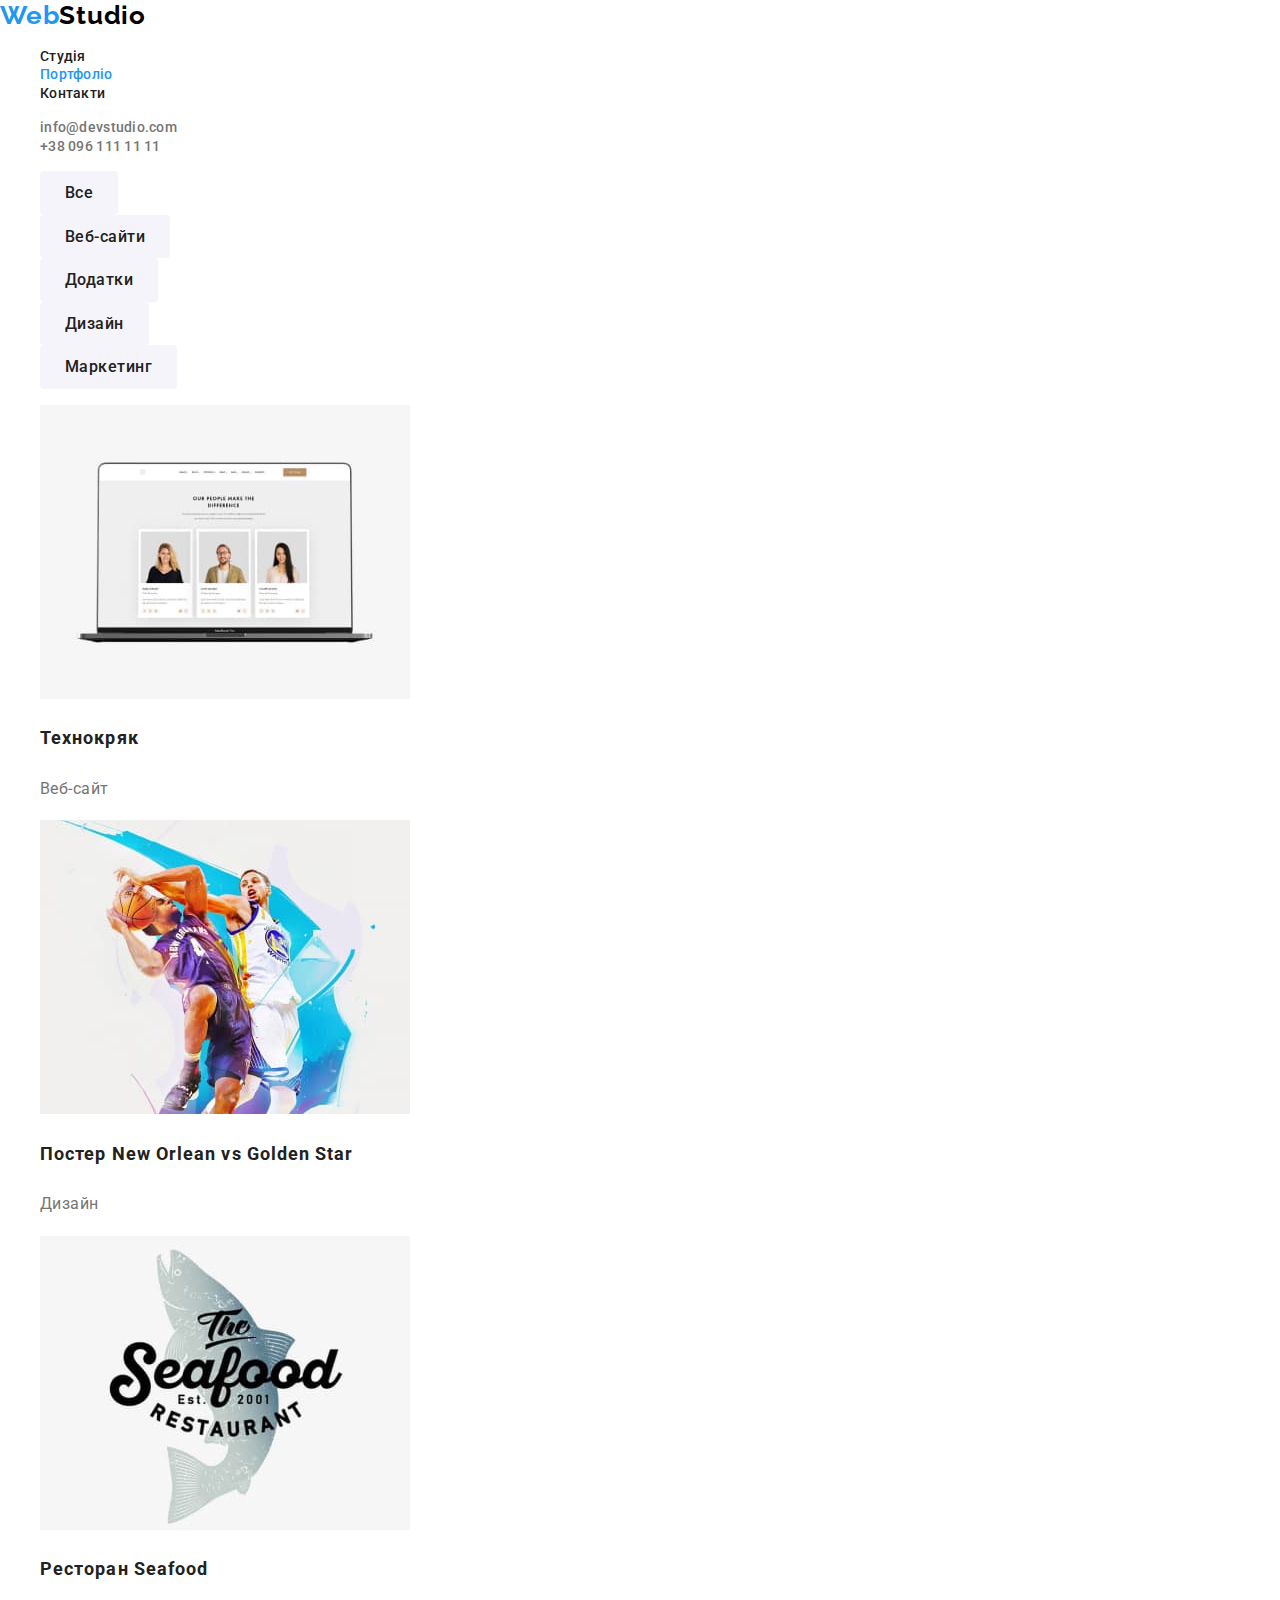
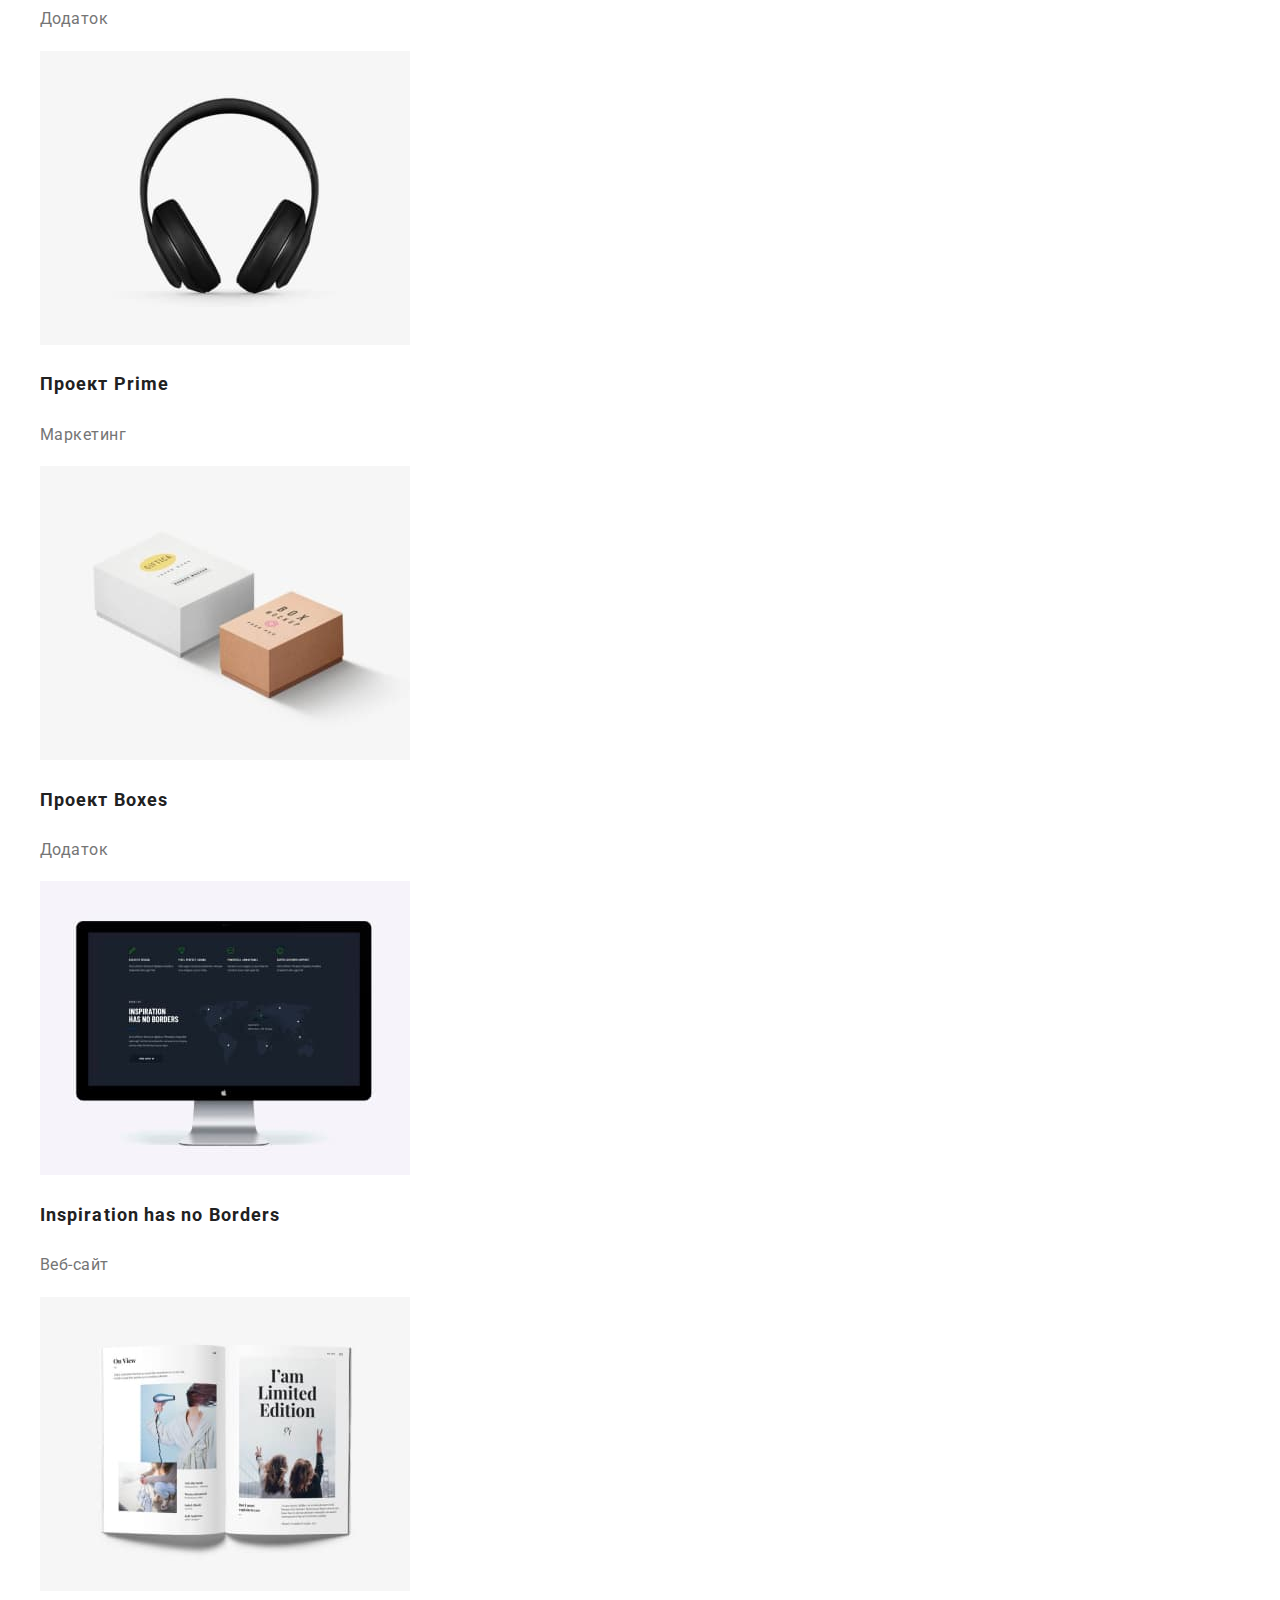
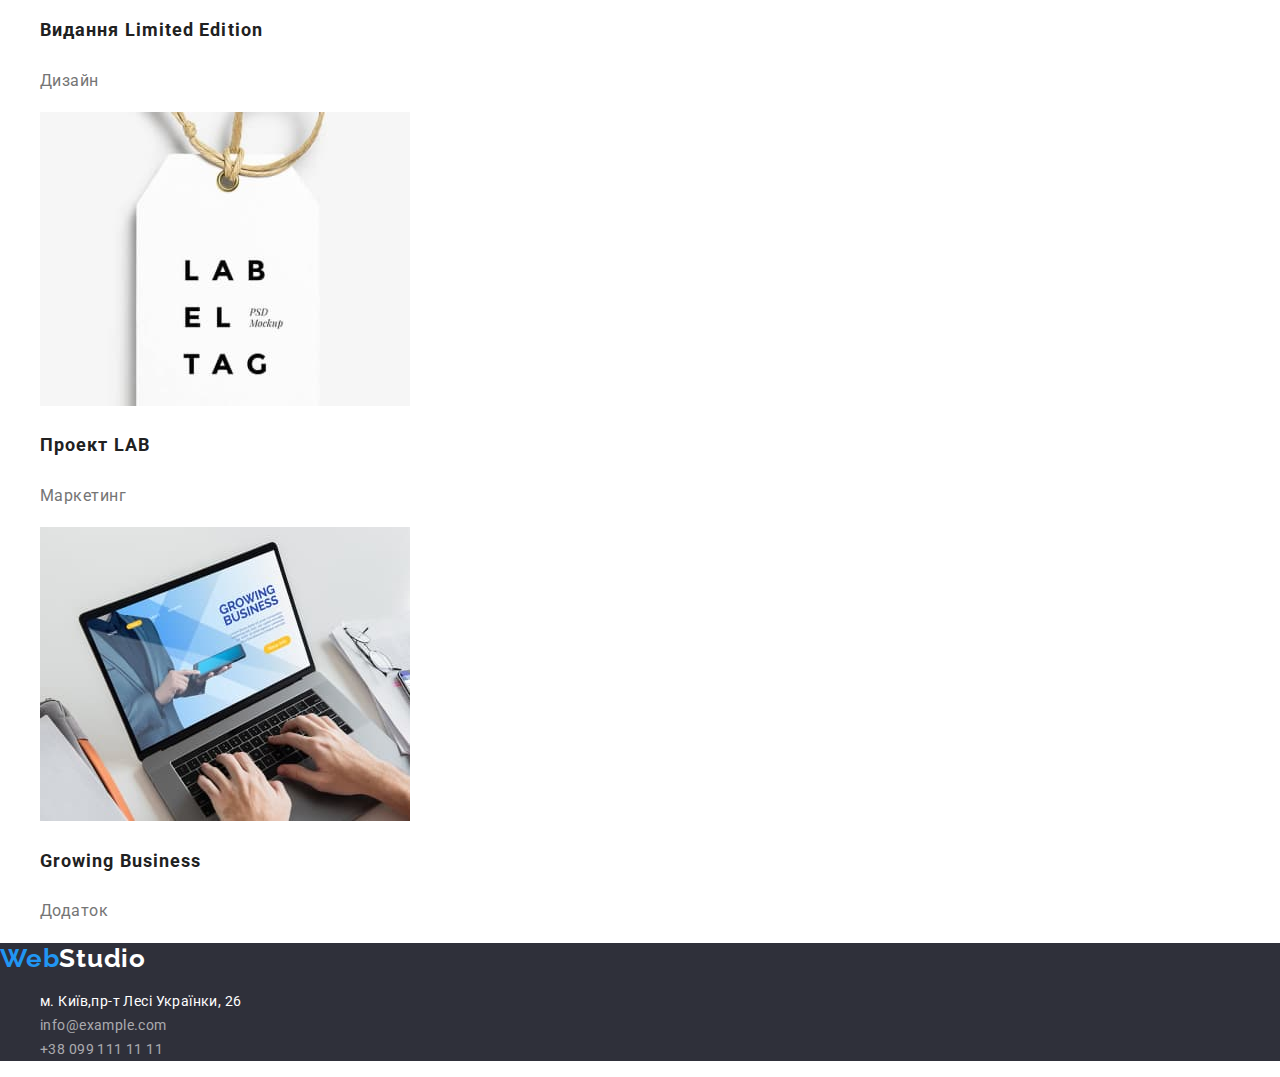
==== portfolio.html @ 61241586 "hw3" ====
<!DOCTYPE html>
<html lang="uk">
<head>
  <meta charset="UTF-8">
  <meta http-equiv="X-UA-Compatible" content="IE=edge">
  <meta name="viewport" content="width=device-width, initial-scale=1.0">
  <title>портфоліо</title>
  <link rel="preconnect" href="https://fonts.googleapis.com">
<link rel="preconnect" href="https://fonts.gstatic.com" crossorigin>
<link href="https://fonts.googleapis.com/css2?family=Raleway:wght@700&family=Roboto:wght@400;500;700;900&display=swap" rel="stylesheet">
<link rel="stylesheet" href="https://cdnjs.cloudflare.com/ajax/libs/modern-normalize/1.1.0/modern-normalize.css" integrity="sha512-Y0MM+V6ymRKN2zStTqzQ227DWhhp4Mzdo6gnlRnuaNCbc+YN/ZH0sBCLTM4M0oSy9c9VKiCvd4Jk44aCLrNS5Q==" crossorigin="anonymous" referrerpolicy="no-referrer" />  
<link rel="stylesheet" href="./css /styles.css">
</head>
<body>
  <header>
   <a href="#" lang="en" class="logo"><span class="logo-span">Web</span>Studio</a>
     <nav>
      <ul>
       <li><a href="./index.html" class="site-nav">Студія</a></li>
       <li><a href="./portfolio.html" class="site-nav current">Портфоліо</a></li>
       <li><a href="#" class="site-nav">Контакти</a></li>
      </ul>
     </nav>
     <ul>
       <li><a href="mailto:info@devstudio.com" class="phone">info@devstudio.com</a></li>
       <li><a href="tel:+380961111111" class="phone">+38 096 111 11 11</a></li>
     </ul>
  </header>
  <main>
    <section class="portfolio-section">
      <h1 class="visually-hidden"></h1>
   <ul>
     <li><button type="button" class="btn">Все</button></li>
     <li><button type="button" class="btn">Веб-сайти</button></li>
     <li><button type="button" class="btn">Додатки</button></li>
     <li><button type="button" class="btn">Дизайн</button></li>
     <li><button type="button" class="btn">Маркетинг</button></li>
     </ul>
     <ul>
     <li>
       <img src="images  /portfolio1.jpg" alt="веб-сайт">
         <h2 class="prtf-lead-list">Технокряк</h2>
           <p class="prtf-list">Веб-сайт</p>
     </li>
     <li>
       <img src="images  /portfolio2.jpg" alt="дизайн">
         <h2 class="prtf-lead-list">Постер New Orlean vs Golden Star</h2>
           <p class="prtf-list">Дизайн</p>
     </li>
     <li>
       <img src="images  /portfolio3.jpg" alt="Додаток">
         <h2 class="prtf-lead-list">Ресторан Seafood</h2>
           <p class="prtf-list">Додаток</p>
     </li>
     <li>
       <img src="images  /portfolio4.jpg" alt="Маркетинг">
         <h2 class="prtf-lead-list">Проект Prime </h2>
           <p class="prtf-list">Маркетинг</p>
     </li>
     <li>
       <img src="images  /portfolio5.jpg" alt="Проект">
         <h2 class="prtf-lead-list"> Проект Boxes </h2>
           <p class="prtf-list">Додаток</p>
     </li>
     <li>
       <img src="images  /portfolio6.jpg" alt="Веб-сайт">
         <h2 lang="en" class="prtf-lead-list">Inspiration has no Borders </h2>
           <p class="prtf-list"> Веб-сайт</p>
     </li>
     <li>
       <img src="images  /portfolio7.jpg" alt="дизайн книги">
         <h2 class="prtf-lead-list">Видання Limited Edition</h2>
           <p class="prtf-list">Дизайн</p>
     </li>
     <li>
       <img src="images  /portfolio8.jpg" alt="проект">
         <h2 class="prtf-lead-list">Проект LAB </h2>
           <p class="prtf-list">Маркетинг</p>
     </li>
     <li>
       <img src="images  /portfolio9.jpg" alt="додаток">
         <h2 class="prtf-lead-list" lang="en">Growing Business</h2>
           <p class="prtf-list">Додаток</p>
     </li>
   </ul>
  </section>
  </main>
  <footer class="footer">
   <a href="index.html" lang="en" class="logo-footer"><span class="logo-span">Web</span>Studio</a>
   <adress>
    <ul>
      <li><a href="https://goo.gl/maps/L24PSHUm1hfuqWYX8" class="adress">м. Київ,пр-т Лесі Українки, 26</a></li>
      <li><a href="mailto:info@example.com" class="mobile">info@example.com</a></li>
      <li><a href="tel:+380991111111" class="mobile">+38 099 111 11 11</a></li>
   </ul>
   </adress>
  </footer>
</body>
</html>
---- css /styles.css ----
:root {
  --main-font: 'Roboto';
  --logo-font: 'Raleway';
  --text-color: #212121;
  --accent-color: #ffffff;
  --logo-span-color: #2196f3;
  --p-color: #757575;
}
body{ margin: 0;
  background-color: white;
  color:#212121 ;
  font-family: 'Roboto' , sans-serif ;
  font-style: normal;
  font-weight: 400; }
ul { list-style: none;}
.logo-span { color:var(--logo-span-color) }
.logo { font-family: 'Raleway';
  font-weight: 700;
  font-size: 26px;
  line-height: 31px;
  color:black;
  text-decoration: none;
  letter-spacing: 0.03em;}
.navigation { 
  font-weight: 500;
  font-size: 14px;
  line-height: 16px;
  letter-spacing: 0.02em;
  color: var(--text-color);
    }
.site-nav { color: var(--text-color);
  font-weight: 500;
  text-decoration: none;
  font-size: 14px;
  line-height: 1.1;
  letter-spacing: 0.02em;
  }
.site-nav.current { color: #2196F3; }
.site-nav:hover {
  color:#757575;
}
.site-nav:focus {
  color:#2196F3
}
.phone { 
  font-weight: 500;
  font-size: 14px;
  line-height: 1.1;
  letter-spacing: 0.02em;
  color: var(--p-color);
  text-decoration: none;
  }
.phone:hover {
  color:#2F303A
}
.phone:focus {
  color: #2196F3;
}

.hero-title {
  font-weight: 900;
  font-size: 44px;
  line-height: 1.3;
  color: var(--accent-color) ;
  text-transform: uppercase;
  letter-spacing: 0.06em;
  margin: 0 ;
  padding: 0;
  margin-left: auto;
  margin-right: auto;
  text-align: center;
  margin-bottom: 30px ;
  max-width: 700px;
}
.hero-section {
  text-align: center ;
 padding: 200px 0 280px ;
 background-image: url('/images/background-image.jpg');
}
.title-button {
  font-family: 'Roboto';
  background-color: #2196F3;
  color: var(--accent-color) ;
  font-weight: 700;
  font-size: 16px;
  line-height: 1.8;
  cursor: pointer ;
  letter-spacing: 0.06em;
  padding: 10px 32px;
  min-width: 200px;
  border-radius: 4px;
  border: solid transparent;
  margin-left: auto;
  margin-bottom: auto;
}
.title-button:hover {
  background-color: #2196F399;
}
.title-list {
  font-weight: 700;
  font-size: 14px;
  line-height: 1.1;
  letter-spacing: 0.03em;
  text-transform: uppercase;
  color:var(--text-color) ;}
.title-section {
  font-weight: 700;
  font-size: 36px;
  line-height: 1.2;
  text-align: center;
  letter-spacing: 0.03em;
  color: var(--text-color);
  }
  .visually-hidden { 
    position: absolute; 
    width: 1px; 
    height: 1px; 
    margin: -1px; 
    border: 0; 
    padding: 0; 
    white-space: nowrap; 
    clip-path: inset(100%); 
    clip: rect(0 0 0 0); 
    overflow: hidden; 
  } 
  .second-section {
    padding: 94px 215px;
    text-align: center;
  }
  .second-list {
    
  }
.item-list {
  font-size: 14px;
  line-height: 1.7;
  letter-spacing: 0.03em;
  color: var(--p-color) ;
}
.aside { background-color: #F5F4FA;}
.lead-aside {
  font-weight: 500;
  font-size: 16px;
  line-height: 1.2;
  text-align: center;
  letter-spacing: 0.03em;
  color: var(--text-color);
}
.link-aside {
  font-size: 16px;
  line-height: 1.2;
  text-align: center;
  letter-spacing: 0.03em;
  color: var(--p-color);
}
.box-aside { 
  background-color: var(--accent-color);
}
.footer {
  background-color: #2F303A;
}
.adress {
  font-size: 14px;
  line-height: 1.7;
  letter-spacing: 0.03em;
  color:var(--accent-color) ; 
  text-decoration: none;
}
.adress:hover { color:#2196F3}
.mobile {
  font-size: 14px;
  line-height: 1.7;
  letter-spacing: 0.03em;
  color:rgba(255, 255, 255, 0.6);
  text-decoration: none;
}
  
.mobile:hover { color:#FFFFFF}
.mobile:focus { color:#2196F3}
.logo-footer { font-family: 'Raleway';
  font-weight: 700;
  font-size: 26px;
  line-height: 1.2;
  color:var(--accent-color);
  text-decoration: none;
  letter-spacing: 0.03em;
  list-style-type: none;}
.btn {
  font-family:'roboto';
  font-weight: 500;
  font-size: 16px;
  line-height: 1.6;
  text-align: center;
  letter-spacing: 0.03em;
  color:var(--text-color);
  background-color: #F5F4FA;
  padding: 6px 22px;
  min-width: 73px ;
  border-radius: 4px;
  border: solid transparent ;
}
.btn:hover {
  background-color: #2196F3;
  color:#F5F4FA;
  cursor:pointer ;
}
.lead-list {
    font-weight: 700;
    font-size: 14px;
    line-height: 1.1;
    letter-spacing: 0.03em;
    color:var(--text-color);}
.prtf-lead-list {
  font-weight: 700;
  font-size: 18px;
  line-height: 2.2;
  letter-spacing: 0.06em;
  color: var(--text-color);
}
.prtf-list {
  font-weight: 400;
  font-size: 16px;
  line-height: 1.9;
  letter-spacing: 0.03em;
  color: var(--p-color);
}
.container {
  width: 1200px;
  margin-left: auto;
  margin-right: auto;
  padding-left: 15px;
  padding-right: 15px;
}
.list {  padding: 0;
  margin: 0;
  list-style: none ;
}
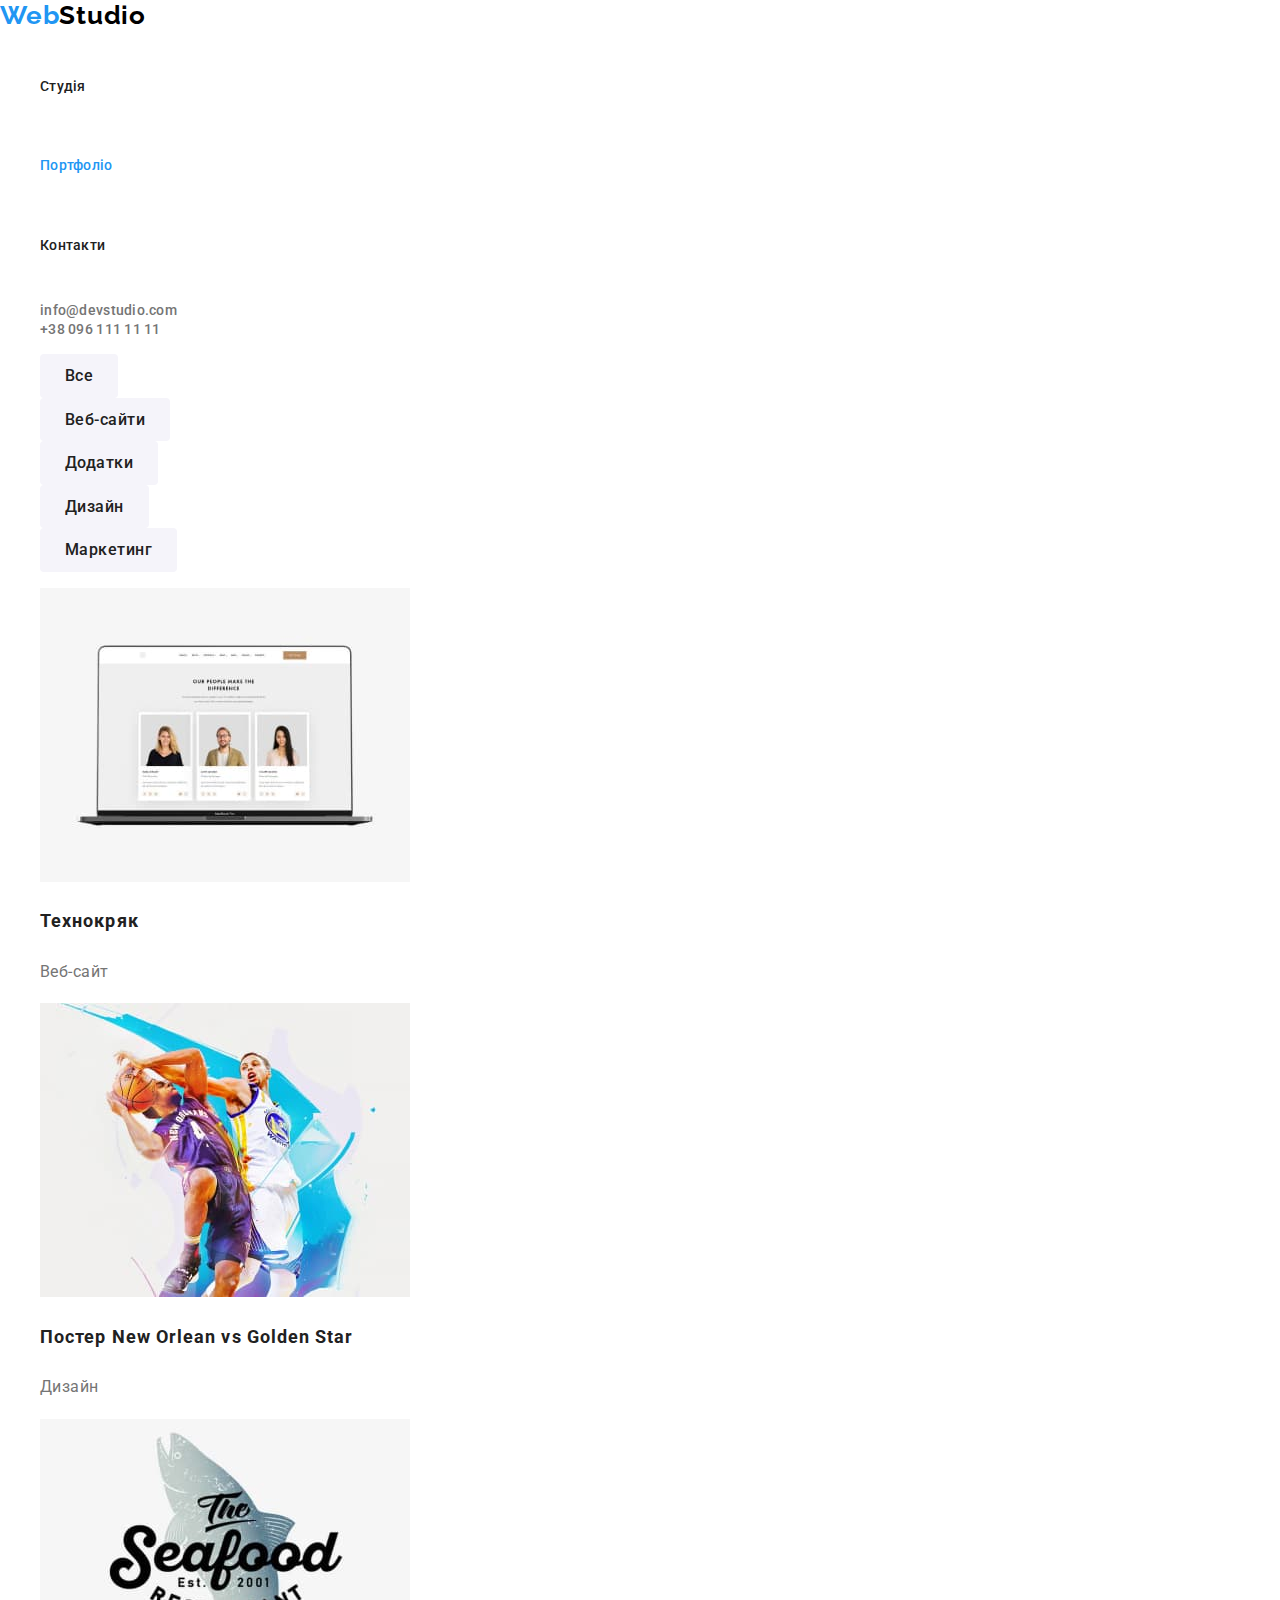
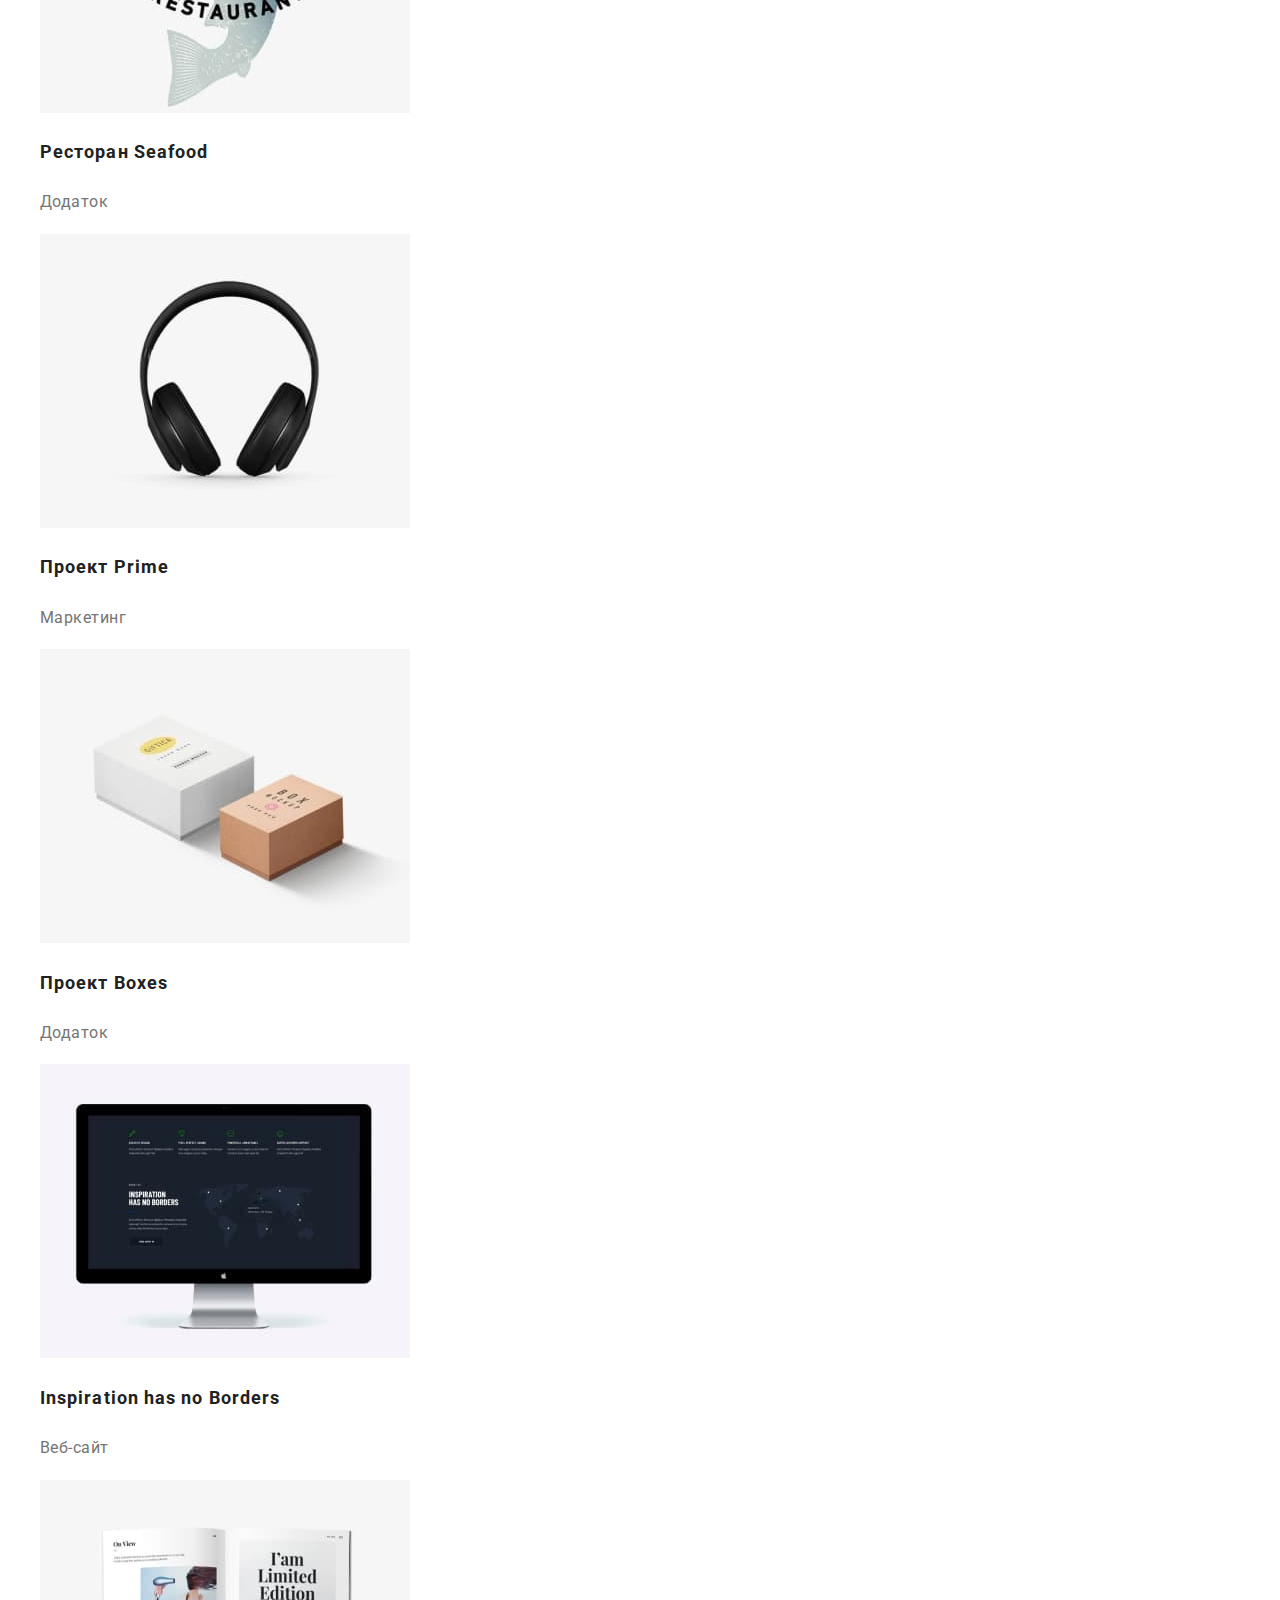
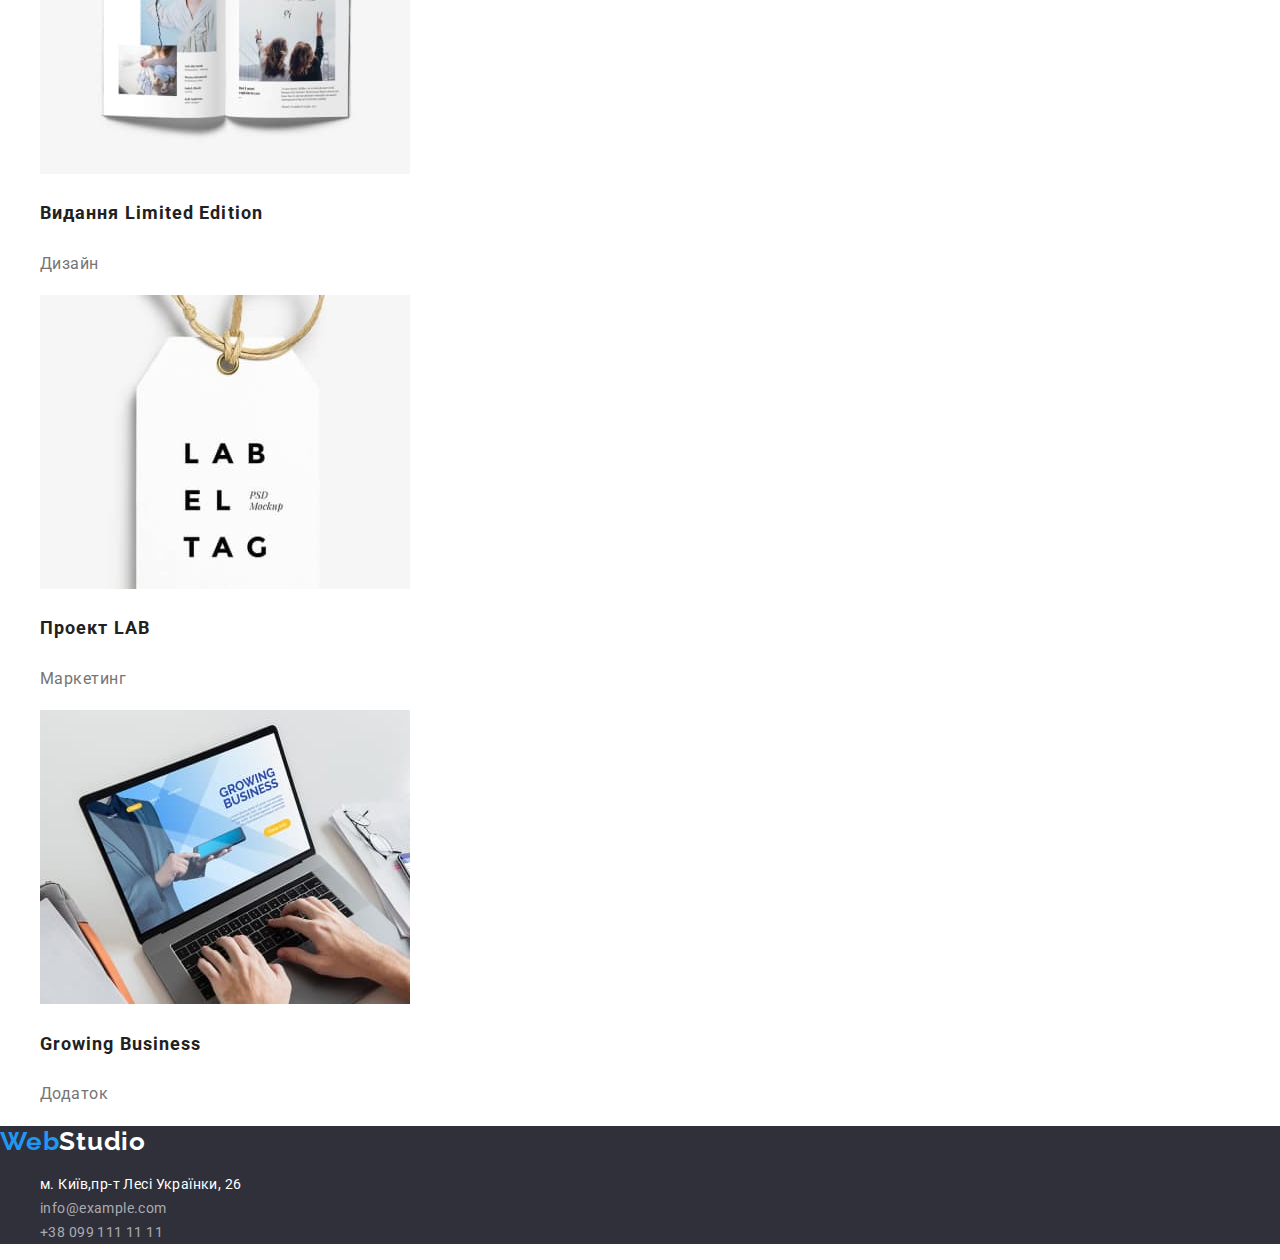
==== commit 2379cfff: "hw3" ====
--- a/portfolio.html
+++ b/portfolio.html
@@ -9,7 +9,7 @@
 <link rel="preconnect" href="https://fonts.gstatic.com" crossorigin>
 <link href="https://fonts.googleapis.com/css2?family=Raleway:wght@700&family=Roboto:wght@400;500;700;900&display=swap" rel="stylesheet">
 <link rel="stylesheet" href="https://cdnjs.cloudflare.com/ajax/libs/modern-normalize/1.1.0/modern-normalize.css" integrity="sha512-Y0MM+V6ymRKN2zStTqzQ227DWhhp4Mzdo6gnlRnuaNCbc+YN/ZH0sBCLTM4M0oSy9c9VKiCvd4Jk44aCLrNS5Q==" crossorigin="anonymous" referrerpolicy="no-referrer" />  
-<link rel="stylesheet" href="./css /styles.css">
+<link rel="stylesheet" href="./css/styles.css">
 </head>
 <body>
   <header>
@@ -38,47 +38,47 @@
      </ul>
      <ul>
      <li>
-       <img src="images  /portfolio1.jpg" alt="веб-сайт">
+       <img src="images/portfolio1.jpg" alt="веб-сайт">
          <h2 class="prtf-lead-list">Технокряк</h2>
            <p class="prtf-list">Веб-сайт</p>
      </li>
      <li>
-       <img src="images  /portfolio2.jpg" alt="дизайн">
+       <img src="images/portfolio2.jpg" alt="дизайн">
          <h2 class="prtf-lead-list">Постер New Orlean vs Golden Star</h2>
            <p class="prtf-list">Дизайн</p>
      </li>
      <li>
-       <img src="images  /portfolio3.jpg" alt="Додаток">
+       <img src="images/portfolio3.jpg" alt="Додаток">
          <h2 class="prtf-lead-list">Ресторан Seafood</h2>
            <p class="prtf-list">Додаток</p>
      </li>
      <li>
-       <img src="images  /portfolio4.jpg" alt="Маркетинг">
+       <img src="images/portfolio4.jpg" alt="Маркетинг">
          <h2 class="prtf-lead-list">Проект Prime </h2>
            <p class="prtf-list">Маркетинг</p>
      </li>
      <li>
-       <img src="images  /portfolio5.jpg" alt="Проект">
+       <img src="images/portfolio5.jpg" alt="Проект">
          <h2 class="prtf-lead-list"> Проект Boxes </h2>
            <p class="prtf-list">Додаток</p>
      </li>
      <li>
-       <img src="images  /portfolio6.jpg" alt="Веб-сайт">
+       <img src="images/portfolio6.jpg" alt="Веб-сайт">
          <h2 lang="en" class="prtf-lead-list">Inspiration has no Borders </h2>
            <p class="prtf-list"> Веб-сайт</p>
      </li>
      <li>
-       <img src="images  /portfolio7.jpg" alt="дизайн книги">
+       <img src="images/portfolio7.jpg" alt="дизайн книги">
          <h2 class="prtf-lead-list">Видання Limited Edition</h2>
            <p class="prtf-list">Дизайн</p>
      </li>
      <li>
-       <img src="images  /portfolio8.jpg" alt="проект">
+       <img src="images/portfolio8.jpg" alt="проект">
          <h2 class="prtf-lead-list">Проект LAB </h2>
            <p class="prtf-list">Маркетинг</p>
      </li>
      <li>
-       <img src="images  /portfolio9.jpg" alt="додаток">
+       <img src="images/portfolio9.jpg" alt="додаток">
          <h2 class="prtf-lead-list" lang="en">Growing Business</h2>
            <p class="prtf-list">Додаток</p>
      </li>
--- a/css/styles.css
+++ b/css/styles.css
@@ -0,0 +1,265 @@
+:root {
+  --main-font: 'Roboto';
+  --logo-font: 'Raleway';
+  --text-color: #212121;
+  --accent-color: #ffffff;
+  --logo-span-color: #2196f3;
+  --p-color: #757575;
+}
+body{ margin: 0;
+  background-color: white;
+  color:#212121 ;
+  font-family: 'Roboto' , sans-serif ;
+  font-style: normal;
+  font-weight: 400; }
+ul { list-style: none;}
+.header {
+  max-height: 80px;
+}
+.logo-span { color:var(--logo-span-color) }
+.logo { font-family: 'Raleway';
+  font-weight: 700;
+  font-size: 26px;
+  line-height: 31px;
+  color:black;
+  text-decoration: none;
+  letter-spacing: 0.03em;
+  display: inline-block;
+}
+.site-list {
+  display: flex;
+}
+.auth-list { 
+  display: flex;
+}
+.navigation { 
+  color: var(--text-color);
+  font-weight: 500;
+  font-size: 14px;
+  line-height: 16px;
+  letter-spacing: 0.02em;
+    }
+.site-nav { 
+
+  color: var(--text-color);
+  font-weight: 500;
+  text-decoration: none;
+  font-size: 14px;
+  line-height: 1.1;
+  letter-spacing: 0.02em;
+  }
+.site-nav.current { color: #2196F3; }
+.site-nav:hover {
+  color:#757575;
+}
+.site-nav:focus {
+  color:#2196F3
+}
+.site-nav {
+display: inline-block;
+padding-top: 32px;
+padding-bottom: 32px;
+}
+
+.phone { 
+  
+  font-weight: 500;
+  font-size: 14px;
+  line-height: 1.1;
+  letter-spacing: 0.02em;
+  color: var(--p-color);
+  text-decoration: none;
+  }
+.phone:hover {
+  color:#2F303A
+}
+.phone:focus {
+  color: #2196F3;
+}
+.header-nav {
+  display: flex ;
+  align-items: center ;
+  justify-content: space-between ;
+}
+.hero-title {
+  font-weight: 900;
+  font-size: 44px;
+  line-height: 1.3;
+  color: var(--accent-color) ;
+  text-transform: uppercase;
+  letter-spacing: 0.06em;
+  margin: 0 ;
+  padding: 0;
+  margin-left: auto;
+  margin-right: auto;
+  text-align: center;
+  margin-bottom: 30px ;
+  max-width: 700px;
+}
+.hero-section {
+  text-align: center ;
+ padding: 200px 0 280px ;
+ background-image: url('../images/background-image.jpg');
+ max-height: 600px;
+ background-repeat: no-repeat ;
+ background-size: cover ;
+ background-position: center ;
+}
+.title-button {
+  font-family: 'Roboto';
+  background-color: #2196F3;
+  color: var(--accent-color) ;
+  font-weight: 700;
+  font-size: 16px;
+  line-height: 1.8;
+  cursor: pointer ;
+  letter-spacing: 0.06em;
+  padding: 10px 32px;
+  min-width: 200px;
+  border-radius: 4px;
+  border: solid transparent;
+  margin-left: auto;
+  margin-bottom: auto;
+}
+.title-button:hover {
+  background-color: #2196F399;
+}
+.title-list {
+  font-weight: 700;
+  font-size: 14px;
+  line-height: 1.1;
+  letter-spacing: 0.03em;
+  text-transform: uppercase;
+  color:var(--text-color) ;}
+.title-section {
+  font-weight: 700;
+  font-size: 36px;
+  line-height: 1.2;
+  text-align: center;
+  letter-spacing: 0.03em;
+  color: var(--text-color);
+  }
+  .visually-hidden { 
+    position: absolute; 
+    width: 1px; 
+    height: 1px; 
+    margin: -1px; 
+    border: 0; 
+    padding: 0; 
+    white-space: nowrap; 
+    clip-path: inset(100%); 
+    clip: rect(0 0 0 0); 
+    overflow: hidden; 
+  } 
+  .section {
+    padding: 94px 215px;
+    text-align: center;
+    
+  }
+  .feature-item {
+    display: inline-block;
+    margin-right: 30px;
+  }
+.item-list {
+  font-size: 14px;
+  line-height: 1.7;
+  letter-spacing: 0.03em;
+  color: var(--p-color) ;
+}
+.aside { background-color: #F5F4FA;}
+.lead-aside {
+  font-weight: 500;
+  font-size: 16px;
+  line-height: 1.2;
+  text-align: center;
+  letter-spacing: 0.03em;
+  color: var(--text-color);
+}
+.link-aside {
+  font-size: 16px;
+  line-height: 1.2;
+  text-align: center;
+  letter-spacing: 0.03em;
+  color: var(--p-color);
+}
+.box-aside { 
+  background-color: var(--accent-color);
+}
+.footer {
+  background-color: #2F303A;
+}
+.adress {
+  font-size: 14px;
+  line-height: 1.7;
+  letter-spacing: 0.03em;
+  color:var(--accent-color) ; 
+  text-decoration: none;
+}
+.adress:hover { color:#2196F3}
+.mobile {
+  font-size: 14px;
+  line-height: 1.7;
+  letter-spacing: 0.03em;
+  color:rgba(255, 255, 255, 0.6);
+  text-decoration: none;
+}
+  
+.mobile:hover { color:#FFFFFF}
+.mobile:focus { color:#2196F3}
+.logo-footer { font-family: 'Raleway';
+  font-weight: 700;
+  font-size: 26px;
+  line-height: 1.2;
+  color:var(--accent-color);
+  text-decoration: none;
+  letter-spacing: 0.03em;
+  list-style-type: none;}
+.btn {
+  font-family:'roboto';
+  font-weight: 500;
+  font-size: 16px;
+  line-height: 1.6;
+  text-align: center;
+  letter-spacing: 0.03em;
+  color:var(--text-color);
+  background-color: #F5F4FA;
+  padding: 6px 22px;
+  min-width: 73px ;
+  border-radius: 4px;
+  border: solid transparent ;
+}
+.btn:hover {
+  background-color: #2196F3;
+  color:#F5F4FA;
+  cursor:pointer ;
+}
+.lead-list {
+    font-weight: 700;
+    font-size: 14px;
+    line-height: 1.1;
+    letter-spacing: 0.03em;
+    color:var(--text-color);}
+.prtf-lead-list {
+  font-weight: 700;
+  font-size: 18px;
+  line-height: 2.2;
+  letter-spacing: 0.06em;
+  color: var(--text-color);
+}
+.prtf-list {
+  font-weight: 400;
+  font-size: 16px;
+  line-height: 1.9;
+  letter-spacing: 0.03em;
+  color: var(--p-color);
+}
+.container {
+  max-width: 1200px;
+  width: 100%;
+  margin-left: auto;
+  margin-right: auto;
+  padding-left: 15px;
+  padding-right: 15px;
+}
+
+
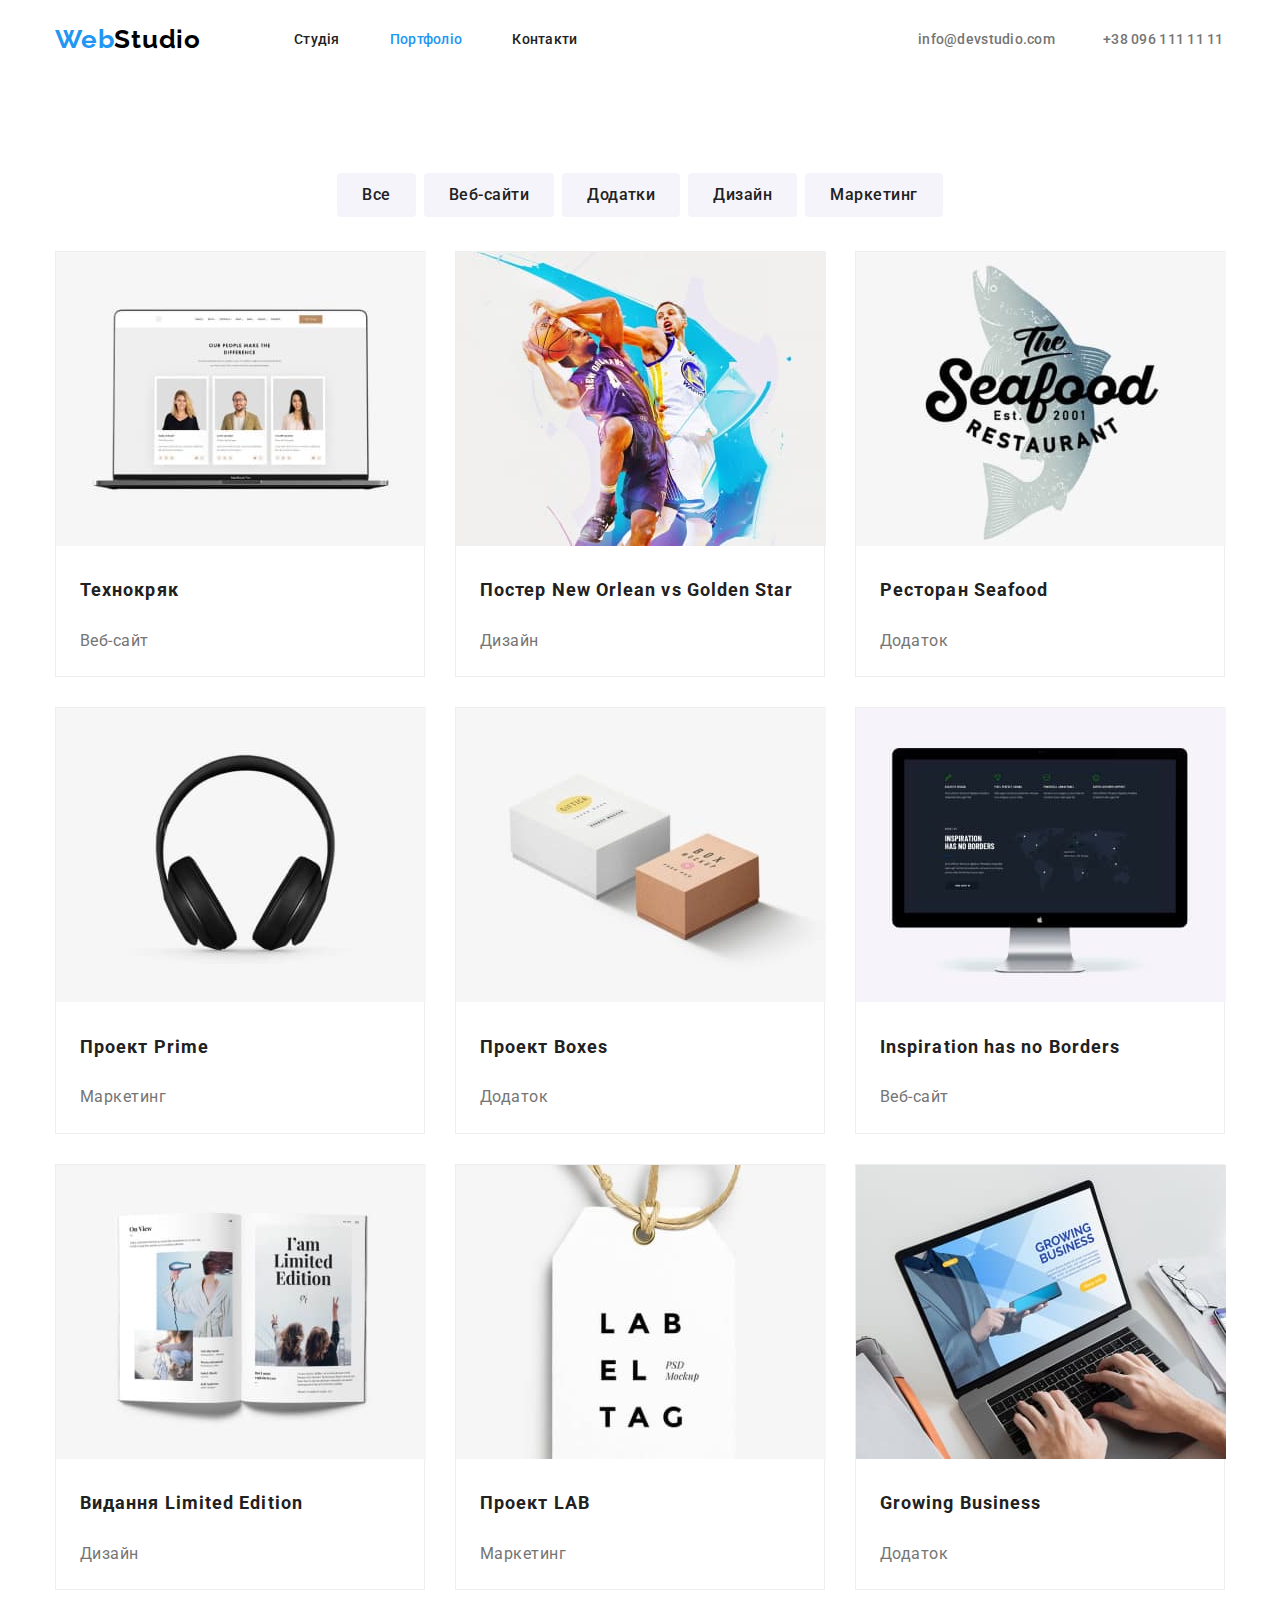
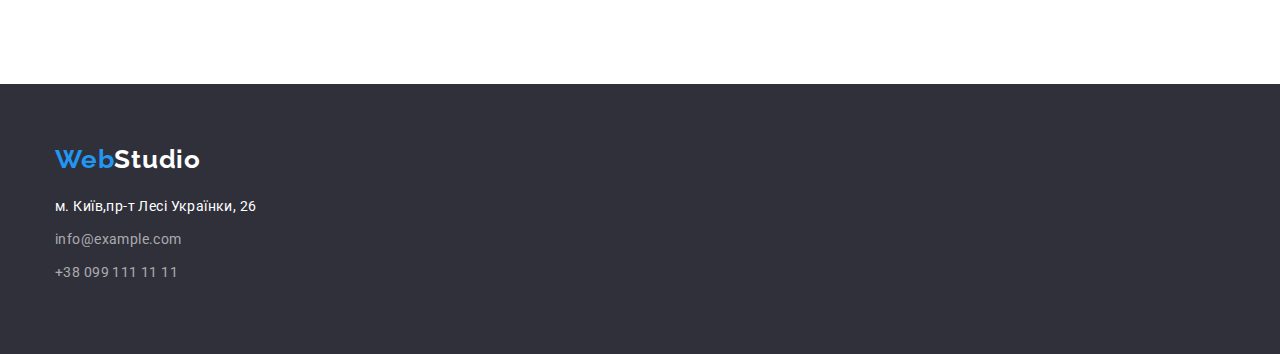
==== commit bea85424: "hw03" ====
--- a/portfolio.html
+++ b/portfolio.html
@@ -13,87 +13,110 @@
 </head>
 <body>
   <header>
-   <a href="#" lang="en" class="logo"><span class="logo-span">Web</span>Studio</a>
-     <nav>
-      <ul>
-       <li><a href="./index.html" class="site-nav">Студія</a></li>
-       <li><a href="./portfolio.html" class="site-nav current">Портфоліо</a></li>
-       <li><a href="#" class="site-nav">Контакти</a></li>
-      </ul>
-     </nav>
-     <ul>
-       <li><a href="mailto:info@devstudio.com" class="phone">info@devstudio.com</a></li>
-       <li><a href="tel:+380961111111" class="phone">+38 096 111 11 11</a></li>
+    <header class="header">
+      <div class="container header-container"> 
+        <nav class="header-nav">
+          <a href="index.html" lang="en" class="logo"><span class="logo-span">Web</span>Studio</a>
+        <ul class="site-list">
+          <li class="nav-list"><a href="./index.html#" class="site-nav">Студія</a></li>
+          <li class="nav-list"><a href="./portfolio.html" class="site-nav current">Портфоліо</a></li>
+          <li class="nav-list"><a href="#" class="site-nav">Контакти</a></li>
+          </ul>
+          </nav>
+          <ul class="auth-list">
+            <li class="nav-list"><a href="mailto:info@devstudio.com" class="phone mail">info@devstudio.com</a></li>
+            <li class="nav-list"><a href="tel:+380961111111" class="phone number">+38 096 111 11 11</a></li>
+            </ul>
+      </div>
+    </header>
+  <main>
+    <section class="container">
+      <h1 class="visually-hidden"></h1>
+   <ul class="portfolio-btn">
+     <li class="btn-item"><button type="button" class="btn">Все</button></li>
+     <li class="btn-item"><button type="button" class="btn">Веб-сайти</button></li>
+     <li class="btn-item"><button type="button" class="btn">Додатки</button></li>
+     <li class="btn-item"><button type="button" class="btn">Дизайн</button></li>
+     <li class="btn-item"><button type="button" class="btn">Маркетинг</button></li>
      </ul>
-  </header>
-  <main>
-    <section class="portfolio-section">
-      <h1 class="visually-hidden"></h1>
-   <ul>
-     <li><button type="button" class="btn">Все</button></li>
-     <li><button type="button" class="btn">Веб-сайти</button></li>
-     <li><button type="button" class="btn">Додатки</button></li>
-     <li><button type="button" class="btn">Дизайн</button></li>
-     <li><button type="button" class="btn">Маркетинг</button></li>
-     </ul>
-     <ul>
-     <li>
+     <ul class="portfolio-container">
+     <li class="portfolio-list">
        <img src="images/portfolio1.jpg" alt="веб-сайт">
-         <h2 class="prtf-lead-list">Технокряк</h2>
-           <p class="prtf-list">Веб-сайт</p>
+         <div class="prtf-container">
+          <h2 class="prtf-lead-list">Технокряк</h2>
+          <p class="prtf-list">Веб-сайт</p>
+         </div>
      </li>
-     <li>
+     <li class="portfolio-list">
        <img src="images/portfolio2.jpg" alt="дизайн">
-         <h2 class="prtf-lead-list">Постер New Orlean vs Golden Star</h2>
-           <p class="prtf-list">Дизайн</p>
+         <div class="prtf-container">
+          <h2 class="prtf-lead-list">Постер New Orlean vs Golden Star</h2>
+          <p class="prtf-list">Дизайн</p>
+         </div>
      </li>
-     <li>
+     <li class="portfolio-list">
        <img src="images/portfolio3.jpg" alt="Додаток">
-         <h2 class="prtf-lead-list">Ресторан Seafood</h2>
-           <p class="prtf-list">Додаток</p>
+         <div class="prtf-container">
+          <h2 class="prtf-lead-list">Ресторан Seafood</h2>
+          <p class="prtf-list">Додаток</p>
+         </div>
      </li>
-     <li>
+     <li class="portfolio-list">
        <img src="images/portfolio4.jpg" alt="Маркетинг">
-         <h2 class="prtf-lead-list">Проект Prime </h2>
+         <div class="prtf-container">
+          <h2 class="prtf-lead-list">Проект Prime </h2>
            <p class="prtf-list">Маркетинг</p>
+         </div>
      </li>
-     <li>
+     <li class="portfolio-list">
        <img src="images/portfolio5.jpg" alt="Проект">
-         <h2 class="prtf-lead-list"> Проект Boxes </h2>
-           <p class="prtf-list">Додаток</p>
+         <div class="prtf-container">
+          <h2 class="prtf-lead-list"> Проект Boxes </h2>
+          <p class="prtf-list">Додаток</p>
+         </div>
      </li>
-     <li>
+     <li class="portfolio-list">
        <img src="images/portfolio6.jpg" alt="Веб-сайт">
-         <h2 lang="en" class="prtf-lead-list">Inspiration has no Borders </h2>
-           <p class="prtf-list"> Веб-сайт</p>
+         <div class="prtf-container">
+          <h2 lang="en" class="prtf-lead-list">Inspiration has no Borders </h2>
+          <p class="prtf-list"> Веб-сайт</p>
+         </div>
      </li>
-     <li>
+     <li class="portfolio-list">
        <img src="images/portfolio7.jpg" alt="дизайн книги">
-         <h2 class="prtf-lead-list">Видання Limited Edition</h2>
-           <p class="prtf-list">Дизайн</p>
+         <div class="prtf-container">
+          <h2 class="prtf-lead-list">Видання Limited Edition</h2>
+          <p class="prtf-list">Дизайн</p>
+         </div>
      </li>
-     <li>
+     <li class="portfolio-list">
        <img src="images/portfolio8.jpg" alt="проект">
-         <h2 class="prtf-lead-list">Проект LAB </h2>
-           <p class="prtf-list">Маркетинг</p>
+         <div class="prtf-container">
+          <h2 class="prtf-lead-list">Проект LAB </h2>
+          <p class="prtf-list">Маркетинг</p>
+         </div>
      </li>
-     <li>
+     <li class="portfolio-list">
        <img src="images/portfolio9.jpg" alt="додаток">
-         <h2 class="prtf-lead-list" lang="en">Growing Business</h2>
-           <p class="prtf-list">Додаток</p>
+         <div class="prtf-container">
+          <h2 class="prtf-lead-list" lang="en">Growing Business</h2>
+          <p class="prtf-list">Додаток</p>
+         </div>
      </li>
    </ul>
   </section>
   </main>
-  <footer class="footer">
-   <a href="index.html" lang="en" class="logo-footer"><span class="logo-span">Web</span>Studio</a>
-   <adress>
-    <ul>
-      <li><a href="https://goo.gl/maps/L24PSHUm1hfuqWYX8" class="adress">м. Київ,пр-т Лесі Українки, 26</a></li>
-      <li><a href="mailto:info@example.com" class="mobile">info@example.com</a></li>
-      <li><a href="tel:+380991111111" class="mobile">+38 099 111 11 11</a></li>
-   </ul>
+  <footer class="footer-section">
+    <div class="container">
+      <a href="index.html" lang="en" class="logo-footer"><span class="logo-span">Web</span>Studio</a>
+     <adress class="footer-adress">
+     <ul class="footer-list">
+        <li class="footer-item"><a href="https://goo.gl/maps/L24PSHUm1hfuqWYX8" class="adress">м. Київ,пр-т Лесі Українки, 26</a></li>
+        <li class="footer-item"><a href="mailto:info@example.com" class="mobile">info@example.com</a></li>
+        <li class="footer-item"><a href="tel:+380991111111" class="mobile">+38 099 111 11 11</a></li>
+     </ul>
    </adress>
-  </footer>
+    </div>
+   </footer>
 </body>
 </html>--- a/css/styles.css
+++ b/css/styles.css
@@ -12,12 +12,14 @@
   font-family: 'Roboto' , sans-serif ;
   font-style: normal;
   font-weight: 400; }
-ul { list-style: none;}
-.header {
-  max-height: 80px;
+ul { list-style: none;
+margin: 0;
+padding: 0;
 }
 .logo-span { color:var(--logo-span-color) }
-.logo { font-family: 'Raleway';
+.logo { flex-shrink: 0;
+  
+  font-family: 'Raleway';
   font-weight: 700;
   font-size: 26px;
   line-height: 31px;
@@ -28,9 +30,17 @@
 }
 .site-list {
   display: flex;
+  margin-left: 93px;
 }
 .auth-list { 
   display: flex;
+  margin-left: auto; 
+}
+.nav-list {
+  flex-shrink: 1;
+}
+.nav-list:not(:last-child) {
+  margin-right: 50px
 }
 .navigation { 
   color: var(--text-color);
@@ -58,28 +68,36 @@
 .site-nav {
 display: inline-block;
 padding-top: 32px;
-padding-bottom: 32px;
-}
-
+padding-bottom: 32px; }
 .phone { 
-  
   font-weight: 500;
   font-size: 14px;
   line-height: 1.1;
   letter-spacing: 0.02em;
   color: var(--p-color);
   text-decoration: none;
-  }
+  display: inline-block;
+  padding-top: 32px;
+  padding-bottom: 32px; }
+.number {
+  width: 122px;
+}
+.mail {
+  width: 135px;
+}
 .phone:hover {
   color:#2F303A
 }
 .phone:focus {
   color: #2196F3;
+}
+.header-container {
+  display: flex;
+  align-items: center;
 }
 .header-nav {
   display: flex ;
   align-items: center ;
-  justify-content: space-between ;
 }
 .hero-title {
   font-weight: 900;
@@ -92,18 +110,18 @@
   padding: 0;
   margin-left: auto;
   margin-right: auto;
-  text-align: center;
   margin-bottom: 30px ;
   max-width: 700px;
 }
 .hero-section {
-  text-align: center ;
  padding: 200px 0 280px ;
  background-image: url('../images/background-image.jpg');
  max-height: 600px;
  background-repeat: no-repeat ;
  background-size: cover ;
  background-position: center ;
+ margin-bottom: 94px;
+ text-align: center;
 }
 .title-button {
   font-family: 'Roboto';
@@ -125,12 +143,14 @@
   background-color: #2196F399;
 }
 .title-list {
+  padding-bottom: 10px;
   font-weight: 700;
   font-size: 14px;
   line-height: 1.1;
   letter-spacing: 0.03em;
   text-transform: uppercase;
-  color:var(--text-color) ;}
+  color:var(--text-color) ;
+  }
 .title-section {
   font-weight: 700;
   font-size: 36px;
@@ -151,13 +171,23 @@
     clip: rect(0 0 0 0); 
     overflow: hidden; 
   } 
-  .section {
-    padding: 94px 215px;
-    text-align: center;
-    
-  }
-  .feature-item {
-    display: inline-block;
+.feature-list {
+    display: flex ;
+    margin-bottom: 94px ;
+  }
+.feature-item {
+    display: flex;
+    flex-direction: column;
+    width: 270px;
+  }
+  .feature-item:not(:last-child) {
+    margin-right: 30px ;
+  }
+  .img-list {
+    display: flex;
+    margin-bottom: 94px ;
+  }
+  .photo-list:not(:last-child) {
     margin-right: 30px;
   }
 .item-list {
@@ -166,7 +196,16 @@
   letter-spacing: 0.03em;
   color: var(--p-color) ;
 }
-.aside { background-color: #F5F4FA;}
+.aside { display: flex;
+  flex-wrap: wrap ;
+  justify-content: space-between;
+}
+.aside-container {
+  background-color: #F5F4FA;
+  background-size: 100%;
+  height: 650px;
+  padding: 94px 0px ;
+}
 .lead-aside {
   font-weight: 500;
   font-size: 16px;
@@ -182,11 +221,21 @@
   letter-spacing: 0.03em;
   color: var(--p-color);
 }
-.box-aside { 
+.box-aside { display: inline-block ;
   background-color: var(--accent-color);
-}
-.footer {
+  width: 270px;
+  height: 368px;
+  box-shadow: 0px 1px 3px rgba(0, 0, 0, 0.12), 0px 1px 1px rgba(0, 0, 0, 0.14), 0px 2px 1px rgba(0, 0, 0, 0.2);
+  border-radius: 0px 0px 4px 4px;
+}
+.footer-section {
   background-color: #2F303A;
+  padding-top:60px;
+  padding-bottom: 60px;
+}
+.footer-item {
+  display: block;
+  margin-bottom: 9px;
 }
 .adress {
   font-size: 14px;
@@ -213,7 +262,16 @@
   color:var(--accent-color);
   text-decoration: none;
   letter-spacing: 0.03em;
-  list-style-type: none;}
+  list-style-type: none;
+  display: block;
+  margin-bottom: 20px;
+  }
+  .portfolio-btn {
+    display: flex ;
+    justify-content: center ;
+    padding-bottom: 34px;
+    padding-top: 94px;
+  }
 .btn {
   font-family:'roboto';
   font-weight: 500;
@@ -227,6 +285,9 @@
   min-width: 73px ;
   border-radius: 4px;
   border: solid transparent ;
+}
+.btn-item:not(:last-child){
+  margin-right: 8px;
 }
 .btn:hover {
   background-color: #2196F3;
@@ -245,6 +306,7 @@
   line-height: 2.2;
   letter-spacing: 0.06em;
   color: var(--text-color);
+  width: 322px;
 }
 .prtf-list {
   font-weight: 400;
@@ -252,14 +314,34 @@
   line-height: 1.9;
   letter-spacing: 0.03em;
   color: var(--p-color);
+  width: 322px;
 }
 .container {
-  max-width: 1200px;
-  width: 100%;
+  width: 1200px;
   margin-left: auto;
   margin-right: auto;
   padding-left: 15px;
   padding-right: 15px;
 }
+.portfolio-container {
+display: flex;
+flex-wrap: wrap;
+margin-bottom: 94px;
+}
+.portfolio-list {
+width: 370px;
+margin-right: 30px;
+margin-bottom: 30px ;
+border: 1px solid #EEEEEE;
+box-sizing: border-box;
+}
 
-
+.portfolio-list:nth-child(3n) {
+  margin-right: 0px;
+}
+.portfolio-list:nth-last-child(-n + 3) {
+  margin-bottom: 0px;
+}
+.prtf-container {
+  margin: 20px 24px;
+}
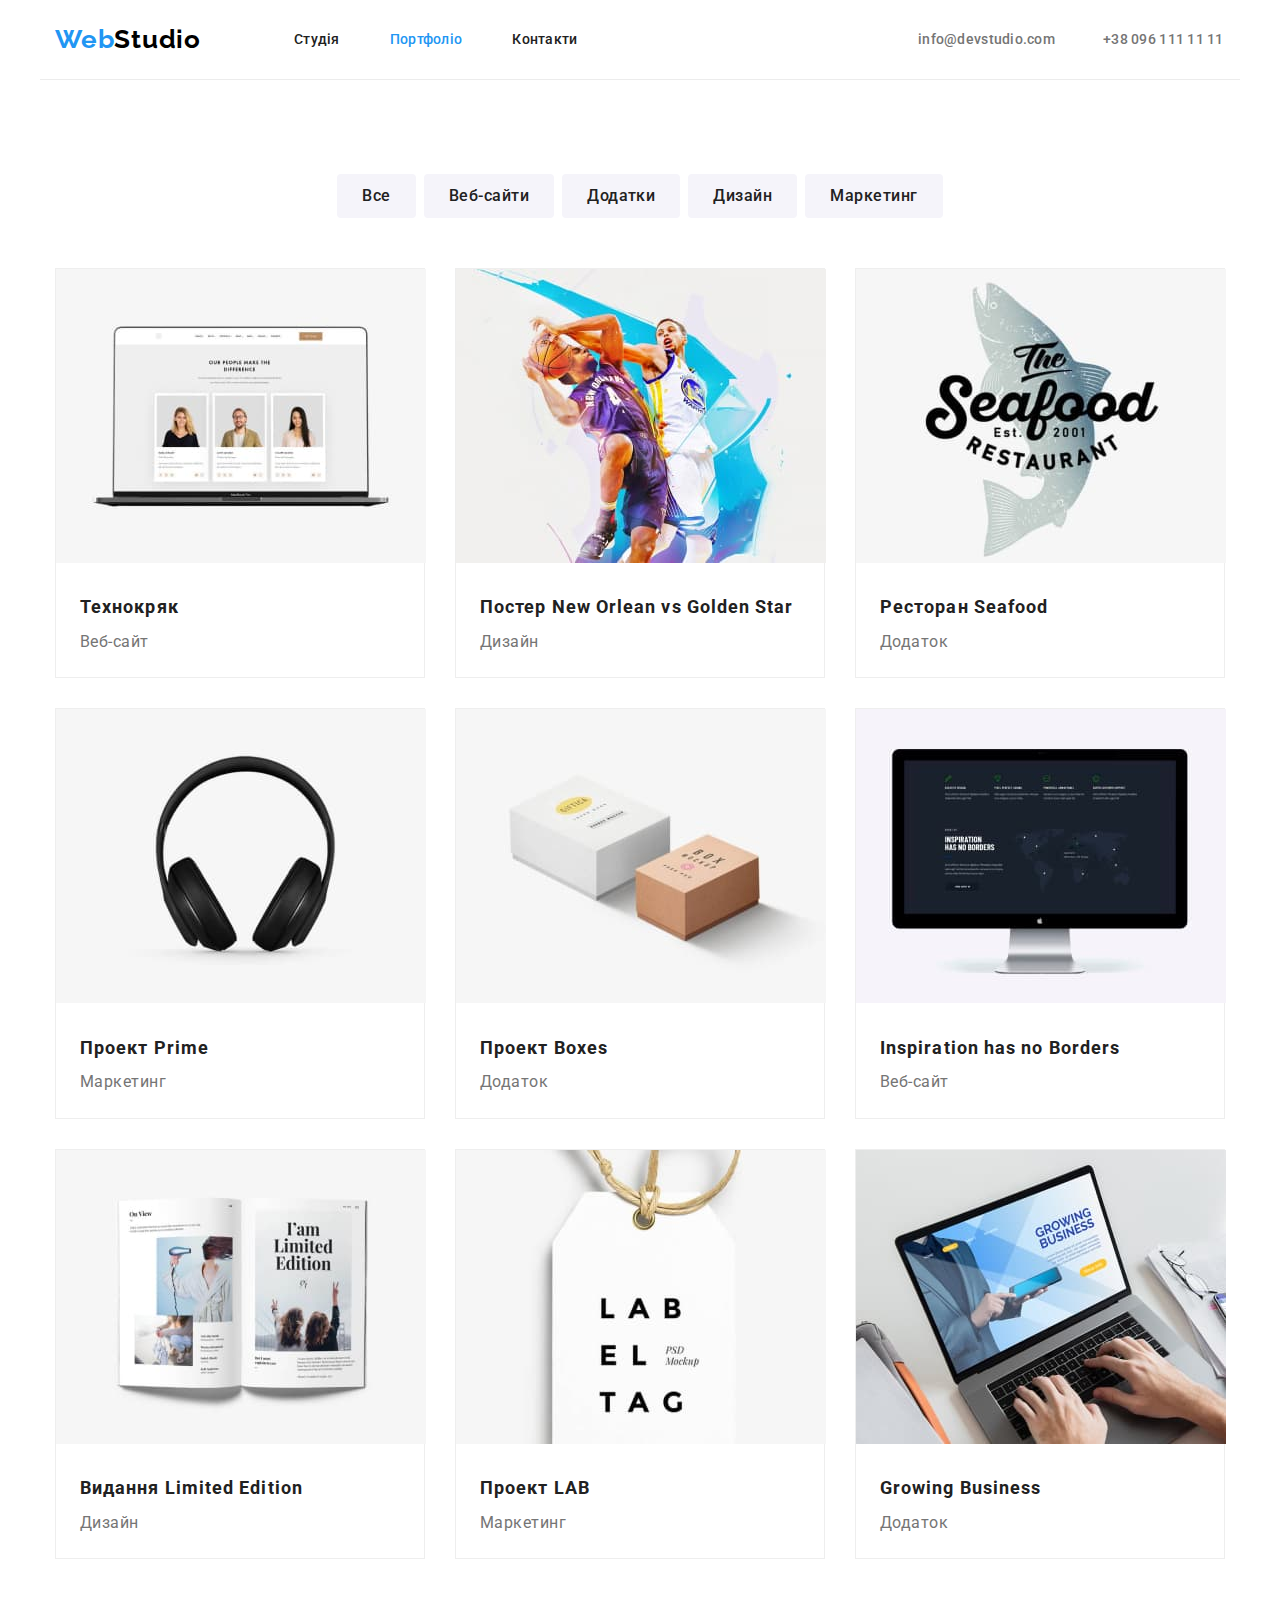
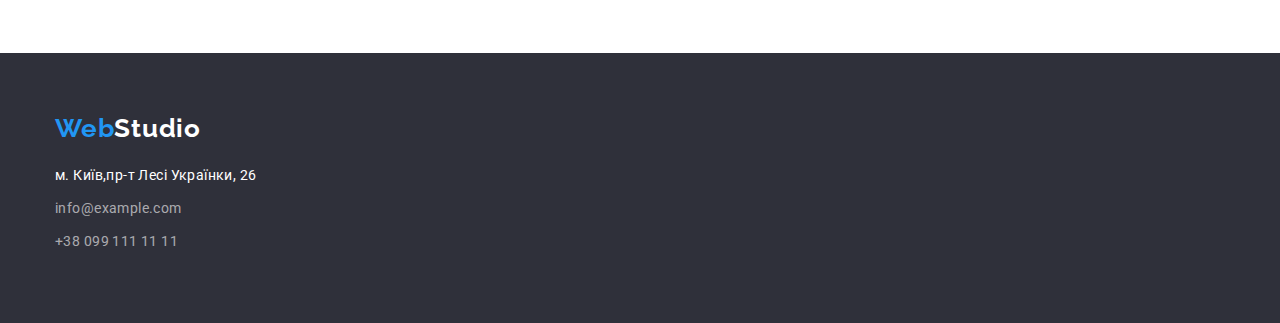
==== commit 9e03d7b5: "correct hw03" ====
--- a/portfolio.html
+++ b/portfolio.html
@@ -30,7 +30,7 @@
       </div>
     </header>
   <main>
-    <section class="container">
+    <section class="container portfolio-main">
       <h1 class="visually-hidden"></h1>
    <ul class="portfolio-btn">
      <li class="btn-item"><button type="button" class="btn">Все</button></li>
--- a/css/styles.css
+++ b/css/styles.css
@@ -16,6 +16,10 @@
 margin: 0;
 padding: 0;
 }
+p,span,h1,h2,h3,h4,h5,h6 {
+  margin: 0;
+  padding: 0 ;
+}
 .logo-span { color:var(--logo-span-color) }
 .logo { flex-shrink: 0;
   
@@ -94,6 +98,7 @@
 .header-container {
   display: flex;
   align-items: center;
+  border-bottom: 1px solid #ECECEC;
 }
 .header-nav {
   display: flex ;
@@ -120,7 +125,6 @@
  background-repeat: no-repeat ;
  background-size: cover ;
  background-position: center ;
- margin-bottom: 94px;
  text-align: center;
 }
 .title-button {
@@ -143,7 +147,7 @@
   background-color: #2196F399;
 }
 .title-list {
-  padding-bottom: 10px;
+  margin-bottom: 10px;
   font-weight: 700;
   font-size: 14px;
   line-height: 1.1;
@@ -158,6 +162,7 @@
   text-align: center;
   letter-spacing: 0.03em;
   color: var(--text-color);
+  padding-bottom:50px;
   }
   .visually-hidden { 
     position: absolute; 
@@ -173,7 +178,8 @@
   } 
 .feature-list {
     display: flex ;
-    margin-bottom: 94px ;
+    padding-bottom: 94px;
+    padding-top: 94px;
   }
 .feature-item {
     display: flex;
@@ -198,12 +204,13 @@
 }
 .aside { display: flex;
   flex-wrap: wrap ;
-  justify-content: space-between;
+}
+.box-aside:not(:last-child){
+  margin-right: 30px;
 }
 .aside-container {
   background-color: #F5F4FA;
   background-size: 100%;
-  height: 650px;
   padding: 94px 0px ;
 }
 .lead-aside {
@@ -213,8 +220,10 @@
   text-align: center;
   letter-spacing: 0.03em;
   color: var(--text-color);
+  padding-bottom: 10px;
 }
 .link-aside {
+  font-weight: 400;
   font-size: 16px;
   line-height: 1.2;
   text-align: center;
@@ -228,6 +237,10 @@
   box-shadow: 0px 1px 3px rgba(0, 0, 0, 0.12), 0px 1px 1px rgba(0, 0, 0, 0.14), 0px 2px 1px rgba(0, 0, 0, 0.2);
   border-radius: 0px 0px 4px 4px;
 }
+.lead-list {
+  padding-top: 30px;
+  padding-bottom: 30px;
+}
 .footer-section {
   background-color: #2F303A;
   padding-top:60px;
@@ -255,6 +268,9 @@
   
 .mobile:hover { color:#FFFFFF}
 .mobile:focus { color:#2196F3}
+.portfolio-main {
+  padding-top: 94px
+}
 .logo-footer { font-family: 'Raleway';
   font-weight: 700;
   font-size: 26px;
@@ -269,8 +285,7 @@
   .portfolio-btn {
     display: flex ;
     justify-content: center ;
-    padding-bottom: 34px;
-    padding-top: 94px;
+    margin-bottom: 50px;
   }
 .btn {
   font-family:'roboto';
@@ -343,5 +358,5 @@
   margin-bottom: 0px;
 }
 .prtf-container {
-  margin: 20px 24px;
-}
+  padding: 20px 24px;
+}
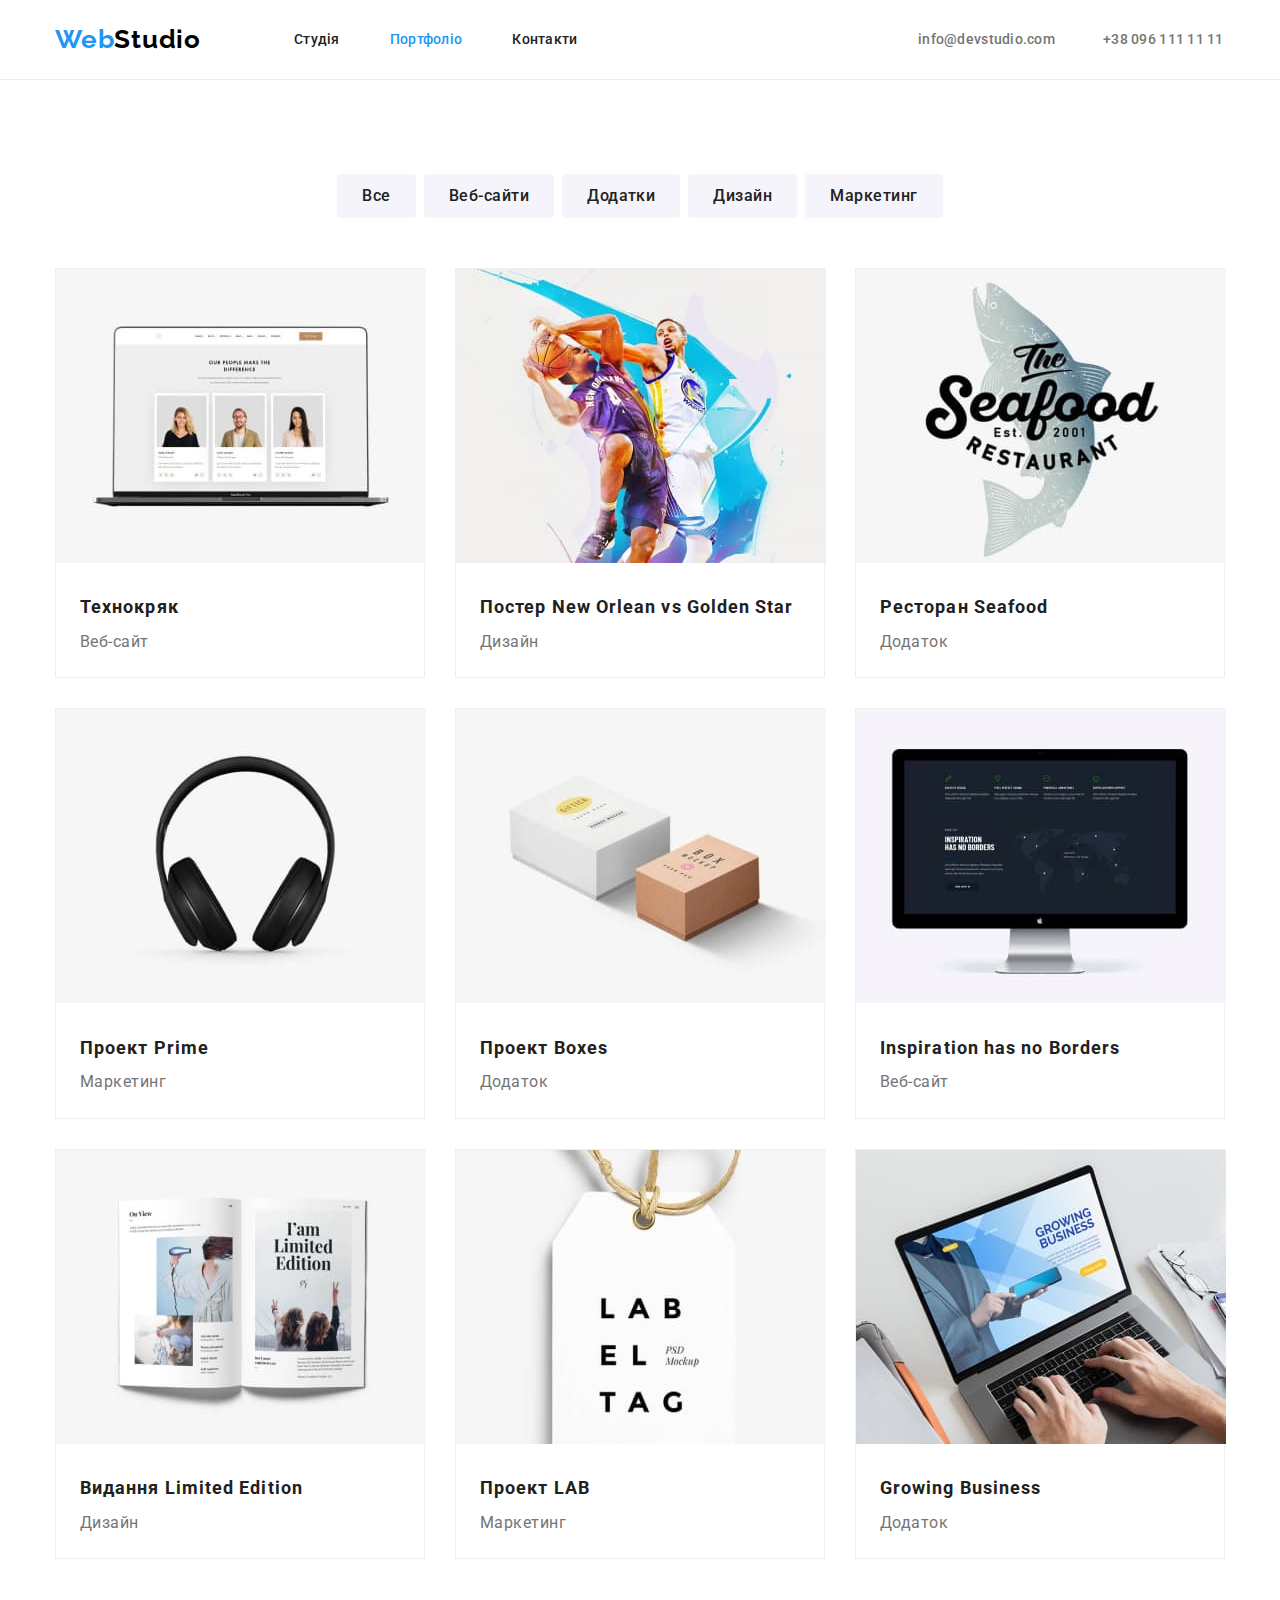
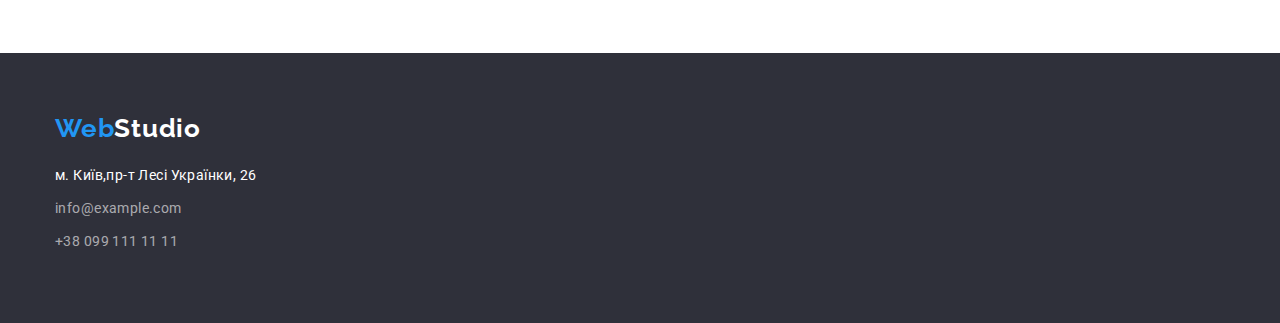
==== commit 8477a583: "correct hw03" ====
--- a/portfolio.html
+++ b/portfolio.html
@@ -12,7 +12,6 @@
 <link rel="stylesheet" href="./css/styles.css">
 </head>
 <body>
-  <header>
     <header class="header">
       <div class="container header-container"> 
         <nav class="header-nav">
@@ -30,8 +29,9 @@
       </div>
     </header>
   <main>
-    <section class="container portfolio-main">
-      <h1 class="visually-hidden"></h1>
+    <section class="portfolio-main">
+      <div class="container">
+        <h1 class="visually-hidden"></h1>
    <ul class="portfolio-btn">
      <li class="btn-item"><button type="button" class="btn">Все</button></li>
      <li class="btn-item"><button type="button" class="btn">Веб-сайти</button></li>
@@ -104,6 +104,7 @@
          </div>
      </li>
    </ul>
+      </div>
   </section>
   </main>
   <footer class="footer-section">
--- a/css/styles.css
+++ b/css/styles.css
@@ -98,6 +98,9 @@
 .header-container {
   display: flex;
   align-items: center;
+  
+}
+.header {
   border-bottom: 1px solid #ECECEC;
 }
 .header-nav {
@@ -162,7 +165,7 @@
   text-align: center;
   letter-spacing: 0.03em;
   color: var(--text-color);
-  padding-bottom:50px;
+  margin-bottom:50px;
   }
   .visually-hidden { 
     position: absolute; 
@@ -178,8 +181,6 @@
   } 
 .feature-list {
     display: flex ;
-    padding-bottom: 94px;
-    padding-top: 94px;
   }
 .feature-item {
     display: flex;
@@ -191,7 +192,6 @@
   }
   .img-list {
     display: flex;
-    margin-bottom: 94px ;
   }
   .photo-list:not(:last-child) {
     margin-right: 30px;
@@ -207,6 +207,13 @@
 }
 .box-aside:not(:last-child){
   margin-right: 30px;
+}
+.vissually-section {
+  padding-top: 94px;
+  padding-bottom: 94px;
+}
+.work-section {
+  padding-bottom: 94px;
 }
 .aside-container {
   background-color: #F5F4FA;
